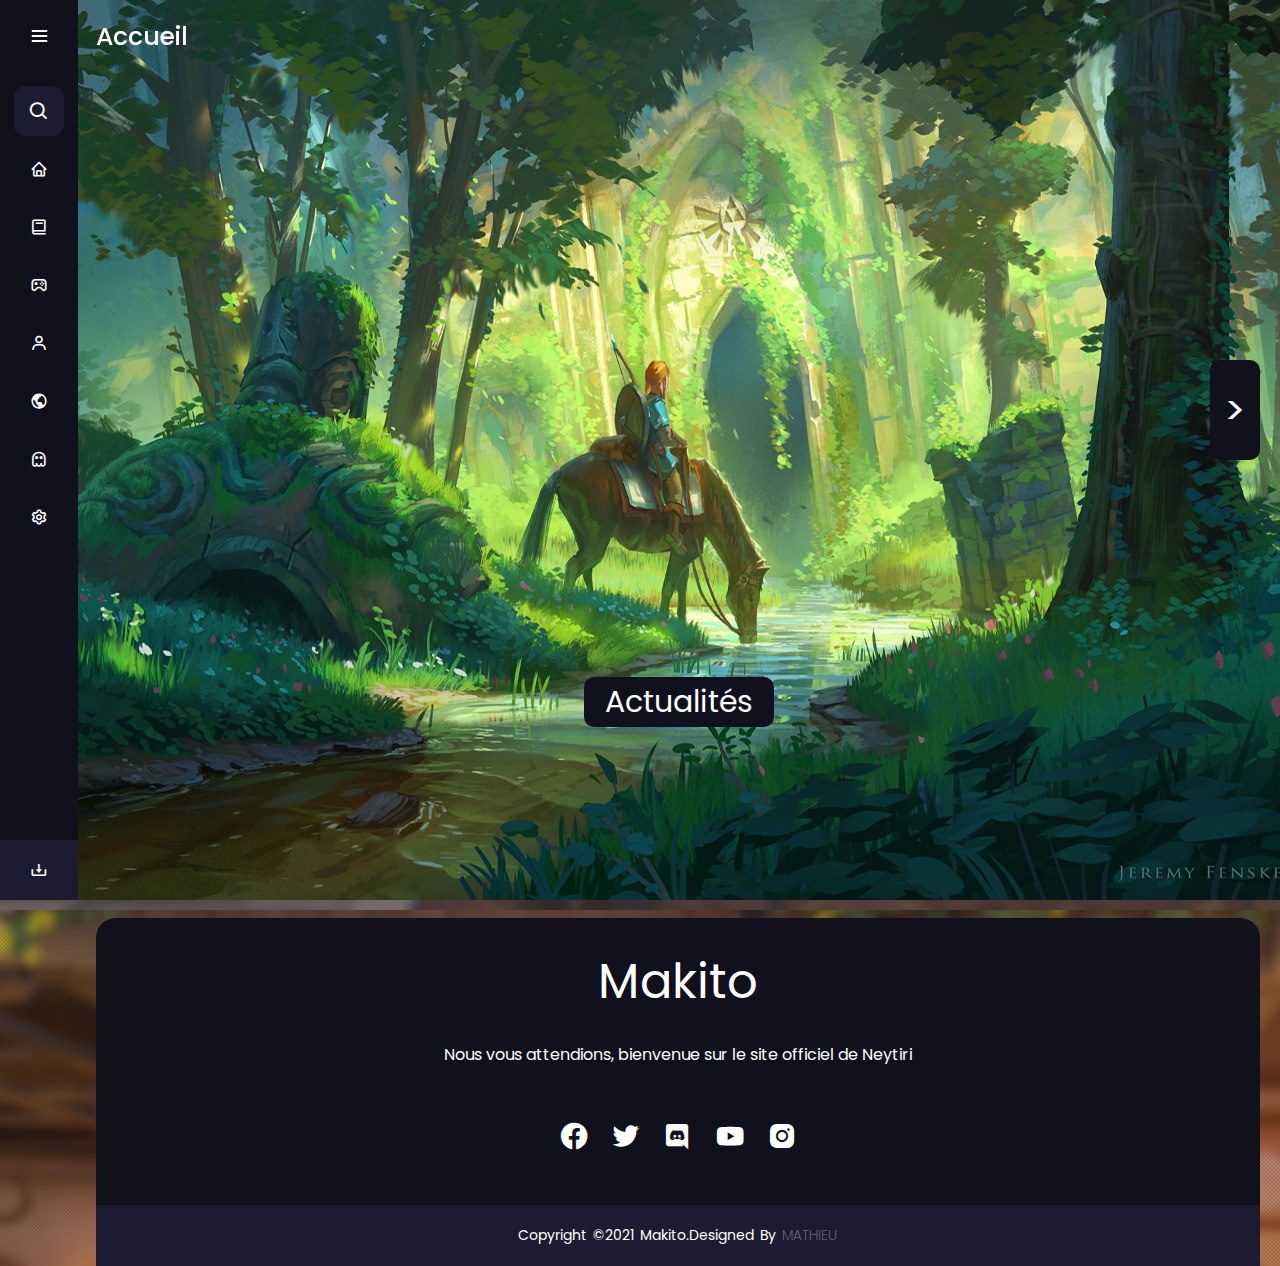
==== index.html @ 45d842de "Add files via upload" ====
<!DOCTYPE html>
<html lang="fr">
<head>
  <meta charset="UTF-8">
  <meta name="viewport" content="width=device-width, initial-scale=1">
  <link rel="shortcut icon" href="Image/logo_N.png" type="images/x-icon"/>
  <title>Neytiri-Accueil</title>
  <link rel="stylesheet" href="styletest.css" id="linkStyle">
  <link rel="stylesheet" href="CSS/index.css">
  <link href='https://unpkg.com/boxicons@2.0.7/css/boxicons.min.css' rel='stylesheet'>
  <link rel="stylesheet" href="CSS/loader.css">   <!--animation de chargement-->
</head>

<body>
	<style>body{background: url(Image/4.jpg)}</style>

<div class="loader">                   <!--animation de chargement  /  z-index = 4-->
	<span class="lettre">C</span>
	<span class="lettre">H</span>
	<span class="lettre">A</span>
	<span class="lettre">R</span>
	<span class="lettre">G</span>
	<span class="lettre">E</span>
	<span class="lettre">M</span>
	<span class="lettre">E</span>
	<span class="lettre">M</span>
	<span class="lettre">T</span>
	<script>
	const loader = document.querySelector('.loader');

	window.addEventListener('load', () => {
		
		loader.classList.add('fondu-out');
		loader.style.display = 'none';
		
	})
	</script>
</div>


<div class="sidebar">                     <!--menu vertical  /  z-index = 3-->
    <div class="logo-details">
		<i class='bx bx-smile icon'></i>
			<div class="logo_name">NEYTIRI</div>
        <i class='bx bx-menu' id="btn" ></i>
    </div>
    <ul class="nav-list">
		<li>
			<i class='bx bx-search' ></i>
			<input type="text" placeholder="Rechercher">
			<span class="tooltip">Rechercher</span>
		</li>
		<li>
			<a href="index.html">
			<i class='bx bx-home'></i>
			<span class="links_name">Accueil</span>
			</a>
			<span class="tooltip">Accueil</span>
		</li>
		<li>
			<a href="manga.html">
			<i class='bx bx-book' ></i>
			<span class="links_name">Manga</span>
			</a>
			<span class="tooltip">Manga</span>
		</li>
		<li>
			<a href="jeu.html">
			<i class='bx bx-joystick' ></i>
			<span class="links_name">Jeu</span>
			</a>
			<span class="tooltip">Jeu</span>
		</li>
		<li>
			<a href="reste.html#personnages">
			<i class='bx bx-user' ></i>
			<span class="links_name">Personnages</span>
			</a>
			<span class="tooltip">Personnages</span>
		</li>
		<li>
			<a href="reste.html#monde">
			<i class='bx bx-world' ></i>
			<span class="links_name">Monde</span>
			</a>
			<span class="tooltip">Monde</span>
		</li>
		<li>
			<a href="reste.html#creatures">
			<i class='bx bx-ghost' ></i>
			<span class="links_name">Créatures</span>
			</a>
			<span class="tooltip">Créatures</span>
		</li>
		<li onclick="toggle();">
			<a href='#'>
			<i class='bx bx-cog' ></i>
			<span class="links_name">Paramètres</span>
			</a>
			<span class="tooltip">Paramètres</span>
		</li>
		<li class="download">
			<div class="download-details">
				<div class="name_job">
					<div class="name">Télécharger</div>
					<div class="job">60 Mo</div>
				</div>
			</div>
			<i class='bx bx-download' id="log_out" ></i>
		</li>
    </ul>
</div>


<section class="home-section">              <!--Contenu a droite du menu  /  z-index = 2-->

	<div class='settings'>                        <!--Pop up paramètre  /  z-index = 3-->
		<ul>
			<li onclick="changeClass();">
				<a href='#' id="micro">
				<i class='bx bx-microphone-off'></i>
				</a>
				<audio id="musique">
					<source src="Musiques/touch.mp3" type="audio/mp3">
				</audio>
			</li>
			<li onclick="ChangeStyle();">
				<a href='#' id="theme">
				<i class='bx bx-toggle-right'></i>
				</a>
			</li>	
		</ul>
	</div>
	

	<img id="background" name="img" src="1.png">
	<input type="button" class="button-next" value=">" OnClick="affiche(i+1)">
	
	<div class="title-page">Accueil</div>
	
	<input type="button" class="button-news" value="Actualités" OnClick="actu()">
	
	<div class="news">
		<div class="news-left">
			<img src='https://th.bing.com/th/id/R.c62e9c8286ba3e33b46a3bf652bbd4cc?rik=Uu85LrVutVHywQ&pid=ImgRaw&r=0'>
		</div>
		<div class="news-right">
			<ul class="news-head">
				<li class="news-head-item">
				Actualités
				</li>
			</ul>
			<ul class="news-list">
				<li>
					<a class="news-item">
						<p class="news-title ellipsis">Deuxième chapitre de l'odyssé de Neytiri disponible</p>
						<p class='news-date'>18/10/2021</p>
					</a>
				</li>
				<li>
					<a class="news-item">
						<p class="news-title ellipsis">Informations sur les produits dérivés du concert hors ligne de Genshin Impact - Partie II</p>
						<p class='news-date'>14/04/2021</p>
					</a>
				</li>
				<li>
					<a class="news-item">
						<p class="news-title ellipsis">Bonne nouvelle un nouveau Jeu vous attend</p>
						<p class='news-date'>20/03/2021</p>
					</a>
				</li>
				<li>
					<a class="news-item">
						<p class="news-title ellipsis">Premier chapitre de l'odyssé de Neytiri disponible</p>
						<p class='news-date'>07/01/2021</p>
					</a>
				</li>
				<li>
					<a class="news-item">
						<p class="news-title ellipsis">Nous vous attendions, bienvenue sur le site officiel de Neytiri</p>
						<p class='news-date'>01/01/2021</p>
					</a>
				</li>
			</ul>
		</div>		
	</div>
	
	
	<footer>                               <!--Footer  /  debut a 800px-->
		<div class='footer-content'>
			<h3>Makito</h3><br>
			<p>Nous vous attendions, bienvenue sur le site officiel de Neytiri</p><br>
			<ul class='socials'>
				<li><a href='#'><i class="bx bxl-facebook-circle"></i></a></li>
				<li><a href='#'><i class="bx bxl-twitter"></i></a></li>
				<li><a href='#'><i class="bx bxl-discord"></i></a></li>
				<li><a href='#'><i class="bx bxl-youtube"></i></a></li>
				<li><a href='#'><i class="bx bxl-instagram-alt"></i></a></li>
			</ul>
		</div>
		<div class="footer-bottom">
		<P>copyright &copy;2021 Makito.designed by <span>mathieu</span></P>
		</div>
		<style>
		footer{top: 100%;}
		</style>
	</footer>
 
	
</section>

<script type="text/javascript" src="Javascript/main.js"></script>

</body>
</html>
---- styletest.css ----
/* Google Font Link */
@import url('https://fonts.googleapis.com/css2?family=Poppins:wght@200;300;400;500;600;700&display=swap');
*{
  margin: 0;
  padding: 0;
  box-sizing: border-box;
  font-family: "Poppins" , sans-serif;
}
ul, li{
	list-style:none;
}
a {
    text-decoration: none;
}

/* Barre de navigation ordinateur*/
.sidebar{
  position: fixed;
  left: 0;
  top: 0;
  height: 100%;
  width: 78px;
  background: #11101D;
  padding: 6px 14px;
  z-index: 3;                    /*sidebar au dessus de tout*/
  transition: all 0.5s ease;
}
.sidebar.open{    /*largeur de la barre de nav déplier */
  width: 250px;
}
.sidebar .logo-details{   /*logo en haut de la barre de nav*/
  height: 60px;
  display: flex;
  align-items: center;
  position: relative;
}
.sidebar .logo-details .icon{
  opacity: 0;
  transition: all 0.5s ease;
}
.sidebar .logo-details .logo_name{
  color: #fff;
  font-size: 20px;
  font-weight: 600;
  opacity: 0;
  transition: all 0.5s ease;
}
.sidebar.open .logo-details .icon,       /* logo en haut de la barre de nav déplier */
.sidebar.open .logo-details .logo_name{
  opacity: 1;
}
.sidebar .logo-details #btn{
  position: absolute;
  top: 50%;
  right: 0;
  transform: translateY(-50%);
  font-size: 22px;
  transition: all 0.4s ease;
  font-size: 23px;
  text-align: center;
  cursor: pointer;
  transition: all 0.5s ease;
}
.sidebar.open .logo-details #btn{
  text-align: right;
}
.sidebar i{        /* lien icon dans la barre de nav */
  color: #fff;
  height: 60px;
  min-width: 50px;
  font-size: 28px;
  text-align: center;
  line-height: 60px;
}
.sidebar .nav-list{
  margin-top: 20px;
  height: 100%;
}
.sidebar li{
  position: relative;
  margin: 8px 0;
}
.sidebar li .tooltip{
  position: absolute;
  top: -20px;
  left: calc(100% + 15px);
  z-index: 3;
  background: #fff;
  box-shadow: 0 5px 10px rgba(0, 0, 0, 0.3);
  padding: 6px 12px;
  border-radius: 4px;
  font-size: 15px;
  font-weight: 400;
  opacity: 0;
  white-space: nowrap;
  pointer-events: none;
  transition: 0s;
}
.sidebar li:hover .tooltip{
  opacity: 1;
  pointer-events: auto;
  transition: all 0.4s ease;
  top: 50%;
  transform: translateY(-50%);
}
.sidebar.open li .tooltip{
  display: none;
}
.sidebar input{          /* bouton rechercher*/
  font-size: 15px;
  color: #FFF;
  font-weight: 400;
  outline: none;
  height: 50px;
  width: 100%;
  width: 50px;
  border: none;
  border-radius: 12px;
  transition: all 0.5s ease;
  background: #1d1b31;
}
.sidebar.open input{
  padding: 0 20px 0 50px;
  width: 100%;
}
.sidebar .bx-search{
  position: absolute;
  top: 50%;
  left: 0;
  transform: translateY(-50%);
  font-size: 22px;
  background: #1d1b31;
  color: #FFF;
}
.sidebar.open .bx-search:hover{
  background: #1d1b31;
  color: #FFF;
}
.sidebar .bx-search:hover{
  background: #FFF;
  color: #11101d;
}
.sidebar li a{    /* lien icon dans la barre de nav */
  display: flex;
  height: 100%;
  width: 100%;
  border-radius: 12px;
  align-items: center;
  transition: all 0.4s ease;
  background: #11101D;
}
.sidebar li a:hover{
  background: #FFF;
}
.sidebar li a .links_name{
  color: #fff;
  font-size: 15px;
  font-weight: 400;
  white-space: nowrap;
  opacity: 0;
  pointer-events: none;
  transition: 0.4s;
}
.sidebar.open li a .links_name{
  opacity: 1;
  pointer-events: auto;
}
.sidebar li a:hover .links_name,
.sidebar li a:hover i{
  transition: all 0.5s ease;
  color: #11101D;
}
.sidebar li i{
  height: 50px;
  line-height: 50px;
  font-size: 18px;
  border-radius: 12px;
}
.sidebar li.download{       /* lien télécharger dans la barre de nav */
  position: fixed;
  height: 60px;
  width: 78px;
  left: 0;
  bottom: -8px;
  padding: 10px 14px;
  background: #1d1b31;
  transition: all 0.5s ease;
  overflow: hidden;
}
.sidebar.open li.download{
  width: 250px;
}
.sidebar li .download-details{
  display: flex;
  align-items: center;
  flex-wrap: nowrap;
}
.sidebar li img{
  height: 45px;
  width: 45px;
  object-fit: cover;
  border-radius: 6px;
  margin-right: 10px;
}
.sidebar li.download .name,
.sidebar li.download .job{
  font-size: 15px;
  font-weight: 400;
  color: #fff;
  white-space: nowrap;
}
.sidebar li.download .job{
  font-size: 12px;
}
.sidebar .download #log_out{
  position: absolute;
  top: 50%;
  right: 0;
  transform: translateY(-50%);
  background: #1d1b31;
  width: 100%;
  height: 60px;
  line-height: 60px;
  border-radius: 0px;
  transition: all 0.5s ease;
}
.sidebar.open .download #log_out{
  width: 50px;
  background: none;
}

/* translation de la zone section au déploiment de la barre nav */
.sidebar.open ~ .home-section{
  left: 250px;
  width: calc(100% - 250px);
}

/* adaptation du menu */
@media (max-width: 420px) {
  .sidebar li .tooltip{
    display: none;
  }
}

/* Section */
.home-section{
	position: relative;
	min-height: 100vh;
	top: 0;
	left: 78px;
	width: calc(100% - 78px);
	transition: all 0.5s ease;
	z-index: 2;
}
.title-page{                       /* définit le titre et son placement dans la zone section */
	display: inline-block;
    font-size: 25px;
    font-weight: 500;
	position: absolute;
	left:0;
	margin: 18px;
	color: #fff;
}
#background{      /* définit l'image de fond de la zone section */
	position:fixed;
	top:0px;
	height:100%;
	width:100%;
}
.button-next {                   /* définit le bouton image suivante */
	top: 40%;
	display: inline-block;
	background-color: #11101d;
	border-radius: 10px;
	border:none;
	color: #fff;
	text-align: center;
	font-size: 40px;
	height: 100px;
	width: 50px;
	cursor: pointer;
	position:absolute;
	right: 20px;
}
.button-next:hover{
	transition: all 0.4s ease;
	background-color: #fff;
	color: #11101d;
}

/* Bouton actualités */
.button-news{
  position: absolute;
  top: 78%;
  left: 50%;
  transform: translate(-50%,-50%);
  background-color: #11101d;
  color: #fff;
  border: none;
  border-radius: 10px 10px;
  font-size: 30px;
  height: 50px;
  width: 190px;
}
.button-news:hover{
  transition: all 0.4s ease;
  background-color: #fff;
  color: #11101d;
}
/* Paramètres (song et theme) */
.settings {
	height: 130px;
	width: 62px;
	background-color: #11101d;
	border-radius: 10px 10px;
	position: absolute;
	top: 482px;
	visibility:hidden;
	left: 10px;
	z-index: 3;
}
.settings li i {
    height: 50px;
	width: 50px;
	line-height: 50px;
	text-align: center;
    border-radius: 12px;
	font-size: 22px;
	background: #11101d;
}
.settings li a:hover , .settings li a:hover i {
    transition: all 0.4s ease;
    color: #11101d;
	background-color: #fff;
}
.settings .bx-microphone{
  position: absolute;
  top: 8%;
  left: 10%;
  color: #FFF;
}
.settings .bx-toggle-right{
  position: absolute;
  top: 53%;
  left: 10%;
  color: #FFF;
}
.settings .bx-microphone-off{
  position: absolute;
  top: 8%;
  left: 10%;
  color: #FFF;
}
.settings .bx-toggle-left{
  position: absolute;
  top: 53%;
  left: 10%;
  color: #FFF;
}
.settings.active{
	visibility:visible;
	opacity:1;
}

 /*footer*/
footer {
  padding-top: 40px;
  border-radius: 20px 20px 0px 0px;
  margin: 1.5%;
  position: absolute;
  height: auto;
  width: 96.8%;
  background-color: #11101d;
  color: #fff;
}
.footer-content {
	align-items: center;
	justify-content: center;
	text-align: center;
}
.footer-content h3 {
	font-size: 3rem;
	font-weight: 400;
	text-transform: capitalize;
	line-height: 3rem;
}
.footer-content p {
	max-width: 500px;
	margin: 10px auto;
	line-height: 28px;
	font-size: 16px;
}
.socials{
	display: flex;
	align-items: center;
	justify-content: center;
	margin: 1rem 0 3rem 0;
	
}
.socials li{
	margin: 0 10px;	
}
.socials a{
	color: #fff;
}
.socials a i{
	font-size: 2rem;
	transition: color 0.4s ease;
}
.socials a:hover i{
	color: aqua;
}
.footer-bottom {
	background: #1d1b31;
	width: 100%;
	padding: 20px 0;
	text-align: center;
}
.footer-bottom p {
	font-size: 14px;
	word-spacing: 2px;
	text-transform: capitalize;
}
.footer-bottom span {
	text-transform: uppercase;
	opacity: .4;
	font-weight: 200;
}

/*la scrollbar*/
 ::-webkit-scrollbar {  /*permet de modifier le style de la scrollbar*/
    width: 6px;  /*definit la longeur (l'epaisseur) de la scrollbar*/
 }
 ::-webkit-scrollbar-thumb {
    background: #1d1b31;  /*definit la couleur du fond*/
    border-radius: 5px;  /*definit la taille de l'arrondissement des coins*/
}
---- CSS/index.css ----
/* Google Font Link */
@import url('https://fonts.googleapis.com/css2?family=Poppins:wght@200;300;400;500;600;700&display=swap');
*{
  margin: 0;
  padding: 0;
  box-sizing: border-box;
  font-family: "Poppins" , sans-serif;
}

/* Actualité*/
.news{
	position:absolute;
	top: 45%;
	left: 50%;
	transform: translate(-50%,-50%);
	padding: 2.5vw;
    width: 75%;
	height: 55%;
	display: flex;
	flex-wrap: wrap;
	justify-content: center;
    background: url('https://genshin.mihoyo.com/_nuxt/img/29770c4.jpg');
	border-radius: 15px;
	visibility: hidden;
}
.news.active{
	visibility: visible;
	opacity: 1;
}
.news-right, .news-left {
	width: 50%;
	height: 100%;
	min-width: 450px;
    background: rgba(38,18,12,0.62);
}
.news-left img{
    width: 100%;
	height: 100%;
}
.news-list {
    display: flex;
    margin: 35px auto 0;
}
.news ul {
    display: block;
    margin-block-start: 1em;
    margin-block-end: 1em;
    margin-inline-start: 0px;
    margin-inline-end: 0px;
    padding-inline-start: 2vw;
}
.news-head-item {
    color: #ffd49f;
    position: relative;
    font-size: 150%;
    cursor: pointer;
}
.news-head-item::after {
    position: absolute;
    left: 0;
    bottom: -3px;
    display: block;
    content: '';
    width: 93%;
    height: 3px;
    background: rgba(255,255,255,0.08);
}
.news-list {
    width: 112%;
    margin: 0 auto;
}
.news-item {
    position: relative;
    display: flex;
    align-items: center;
    width: 82%;
    height: 50px;
    border-bottom: 2px solid rgba(255,255,255,0.08);
    box-sizing: content-box;
    font-size: 110%;
    color: #fff;
}
.news-title {
    width: 140%;
    height: 20px;
    line-height: 20px;
    padding-left: 11px;
}
.ellipsis {
    overflow: hidden;
    text-overflow: ellipsis;
    white-space: nowrap;
}
.news-date {
    position: relative;
    right: 0px;
    color: rgba(255,255,255,0.35);
    font-size: 14px;
    height: 50px;
    line-height: 50px;
}
@media (max-width: 1200px) {
	.news{
		height: auto;
	}
	.news-right, .news-left{
		flex-grow: 1;
	}
	.button-news{
		top: 92%;
	}
}
@media (max-width: 650) {
	.news{
		width: auto;
	}
	.news-right, .news-left{
		width: 75%;
	}
}
---- CSS/loader.css ----
.loader {
  position:absolute;
  position : fixed ;
  width:100%;
  height:100%;
  background:#11101d;
  display:flex;
  justify-content:center;
  align-items:center;
  z-index: 5;
}


@media (min-width: 900px){
	.lettre {
	  color:#484848;
	  font-size:80px;
	  letter-spacing:15px;
	  margin-bottom:150px;
	  animation:flash 1.2s linear infinite;
	}
}

@media (max-width: 900px){
	.lettre {
	  color:#484848;
	  font-size:30px;
	  letter-spacing:5px;
	  margin-bottom:150px;
	  animation:flash 1.2s linear infinite;
	}
}


@keyframes flash {
  0% {
	color:#ffffff;
	text-shadow:0 0 7px #009fff;
  }
  90% {
    color:#484848;
	text-shadow:none;
  }
  100% {
    color:#ffffff;
	text-shadow:0 0 7px #009fff;
  }
}

.lettre:nth-child(1){
	animation-delay:0.1s;
}
.lettre:nth-child(2){
	animation-delay:0.2s;
}
.lettre:nth-child(3){
	animation-delay:0.3s;
}
.lettre:nth-child(4){
	animation-delay:0.4s;
}
.lettre:nth-child(5){
	animation-delay:0.5s;
}
.lettre:nth-child(6){
	animation-delay:0.6s;
}
.lettre:nth-child(7){
	animation-delay:0.7s;
}
.lettre:nth-child(8){
	animation-delay:0.8s;
}
.lettre:nth-child(9){
	animation-delay:0.9s;
}
.lettre:nth-child(10){
	animation-delay:1s;
}

.fondu-out{
	opacity:0;
	transition:opacity 0.4s ease-out;
}
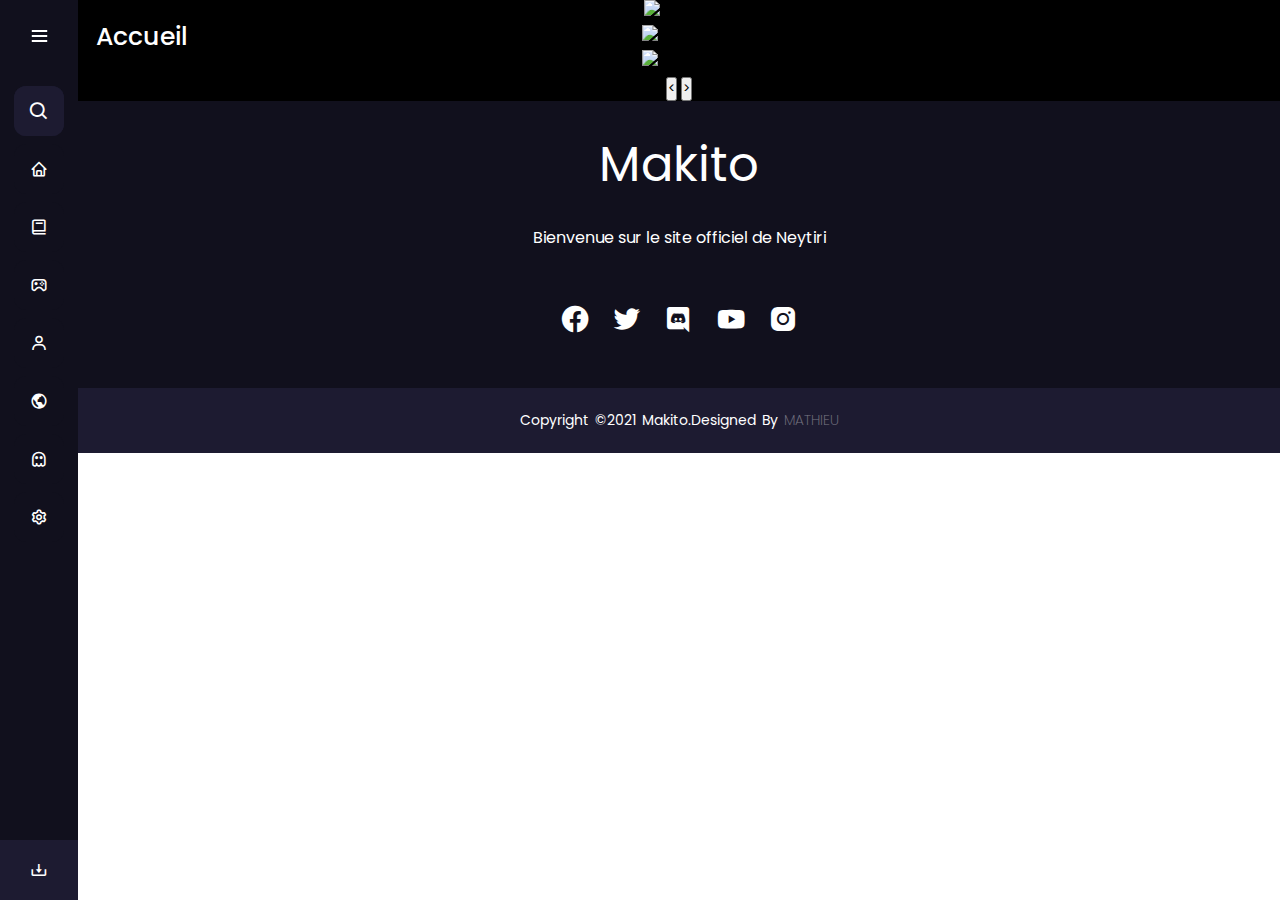
==== commit 11f3faa0: "Add files via upload" ====
--- a/index.html
+++ b/index.html
@@ -8,11 +8,9 @@
   <link rel="stylesheet" href="styletest.css" id="linkStyle">
   <link rel="stylesheet" href="CSS/index.css">
   <link href='https://unpkg.com/boxicons@2.0.7/css/boxicons.min.css' rel='stylesheet'>
-  <link rel="stylesheet" href="CSS/loader.css">   <!--animation de chargement-->
+  <link rel="stylesheet" href="loader.css">   <!--animation de chargement-->
 </head>
-
 <body>
-	<style>body{background: url(Image/4.jpg)}</style>
 
 <div class="loader">                   <!--animation de chargement  /  z-index = 4-->
 	<span class="lettre">C</span>
@@ -37,7 +35,6 @@
 	</script>
 </div>
 
-
 <div class="sidebar">                     <!--menu vertical  /  z-index = 3-->
     <div class="logo-details">
 		<i class='bx bx-smile icon'></i>
@@ -110,9 +107,7 @@
 		</li>
     </ul>
 </div>
-
-
-<section class="home-section">              <!--Contenu a droite du menu  /  z-index = 2-->
+             <!--Contenu a droite du menu  /  z-index = 2-->
 
 	<div class='settings'>                        <!--Pop up paramètre  /  z-index = 3-->
 		<ul>
@@ -121,7 +116,7 @@
 				<i class='bx bx-microphone-off'></i>
 				</a>
 				<audio id="musique">
-					<source src="Musiques/touch.mp3" type="audio/mp3">
+					<source src="touch.mp3" type="audio/mp3">
 				</audio>
 			</li>
 			<li onclick="ChangeStyle();">
@@ -132,64 +127,91 @@
 		</ul>
 	</div>
 	
-
-	<img id="background" name="img" src="1.png">
-	<input type="button" class="button-next" value=">" OnClick="affiche(i+1)">
+<section>
+
+	<main>
+		<div class='diapo' data-speed="10000" data-transition="500">
+		
+			<div class='elements'>
+				<div class='element'>
+					<img src="Images/1.png" alt='Image1'>
+				</div>
+				<div class='element'>
+					<img src="Images/2.png" alt='Image2'>
+				</div>
+				<div class='element'>
+					<img src="Images/3.png" alt='Image3'>
+				</div>
+			</div>
+			<!--Flèches-->
+			<input type="button" id='nav-gauche' value="<">
+			<input type="button" id='nav-droite' value=">">
+		</div>
+	</main>
 	
 	<div class="title-page">Accueil</div>
-	
-	<input type="button" class="button-news" value="Actualités" OnClick="actu()">
-	
-	<div class="news">
-		<div class="news-left">
-			<img src='https://th.bing.com/th/id/R.c62e9c8286ba3e33b46a3bf652bbd4cc?rik=Uu85LrVutVHywQ&pid=ImgRaw&r=0'>
-		</div>
-		<div class="news-right">
-			<ul class="news-head">
-				<li class="news-head-item">
-				Actualités
-				</li>
-			</ul>
-			<ul class="news-list">
-				<li>
-					<a class="news-item">
-						<p class="news-title ellipsis">Deuxième chapitre de l'odyssé de Neytiri disponible</p>
-						<p class='news-date'>18/10/2021</p>
-					</a>
-				</li>
-				<li>
-					<a class="news-item">
-						<p class="news-title ellipsis">Informations sur les produits dérivés du concert hors ligne de Genshin Impact - Partie II</p>
-						<p class='news-date'>14/04/2021</p>
-					</a>
-				</li>
-				<li>
-					<a class="news-item">
-						<p class="news-title ellipsis">Bonne nouvelle un nouveau Jeu vous attend</p>
-						<p class='news-date'>20/03/2021</p>
-					</a>
-				</li>
-				<li>
-					<a class="news-item">
-						<p class="news-title ellipsis">Premier chapitre de l'odyssé de Neytiri disponible</p>
-						<p class='news-date'>07/01/2021</p>
-					</a>
-				</li>
-				<li>
-					<a class="news-item">
-						<p class="news-title ellipsis">Nous vous attendions, bienvenue sur le site officiel de Neytiri</p>
-						<p class='news-date'>01/01/2021</p>
-					</a>
-				</li>
-			</ul>
-		</div>		
+
+	<div class='secondary'>
+		<div class="news">
+			<div class="news-left">
+				<main>
+					<div class='diapo' data-speed="10000" data-transition="500">
+					
+						<div class='elements'>
+							<div class='element'>
+								<img src="Images/Fu_Hua.png" alt='Fu_Hua'>
+							</div>
+						</div>
+					</div>
+				</main>
+			</div>
+			<div class="news-right">
+				<ul class="news-head">
+					<li class="news-head-item">
+					Actualités
+					</li>
+				</ul>
+				<ul class="news-list">
+					<li>
+						<a class="news-item">
+							<p class="news-title ellipsis">Deuxième chapitre de l'odyssé de Neytiri disponible</p>
+							<p class='news-date'>18/10/2021</p>
+						</a>
+					</li>
+					<li>
+						<a class="news-item">
+							<p class="news-title ellipsis">Informations sur les produits dérivés du concert hors ligne de Genshin Impact - Partie II</p>
+							<p class='news-date'>14/04/2021</p>
+						</a>
+					</li>
+					<li>
+						<a class="news-item">
+							<p class="news-title ellipsis">Bonne nouvelle un nouveau Jeu vous attend</p>
+							<p class='news-date'>20/03/2021</p>
+						</a>
+					</li>
+					<li>
+						<a class="news-item">
+							<p class="news-title ellipsis">Premier chapitre de l'odyssé de Neytiri disponible</p>
+							<p class='news-date'>07/01/2021</p>
+						</a>
+					</li>
+					<li>
+						<a class="news-item">
+							<p class="news-title ellipsis">Nous vous attendions, bienvenue sur le site officiel de Neytiri</p>
+							<p class='news-date'>01/01/2021</p>
+						</a>
+					</li>
+				</ul>
+			</div>		
+		</div>
 	</div>
-	
-	
-	<footer>                               <!--Footer  /  debut a 800px-->
+
+
+	<footer>              	<!--Footer /  debut a 800px-->
 		<div class='footer-content'>
 			<h3>Makito</h3><br>
-			<p>Nous vous attendions, bienvenue sur le site officiel de Neytiri</p><br>
+			<p>Bienvenue sur le site officiel de Neytiri</p><br>
 			<ul class='socials'>
 				<li><a href='#'><i class="bx bxl-facebook-circle"></i></a></li>
 				<li><a href='#'><i class="bx bxl-twitter"></i></a></li>
@@ -201,15 +223,11 @@
 		<div class="footer-bottom">
 		<P>copyright &copy;2021 Makito.designed by <span>mathieu</span></P>
 		</div>
-		<style>
-		footer{top: 100%;}
-		</style>
 	</footer>
- 
-	
+
 </section>
 
-<script type="text/javascript" src="Javascript/main.js"></script>
+<script type="text/javascript" src="main.js" defer></script>
 
 </body>
 </html>--- a/styletest.css
+++ b/styletest.css
@@ -1,5 +1,3 @@
-/* Google Font Link */
-@import url('https://fonts.googleapis.com/css2?family=Poppins:wght@200;300;400;500;600;700&display=swap');
 *{
   margin: 0;
   padding: 0;
@@ -230,7 +228,7 @@
 }
 
 /* translation de la zone section au déploiment de la barre nav */
-.sidebar.open ~ .home-section{
+.sidebar.open ~ section{
   left: 250px;
   width: calc(100% - 250px);
 }
@@ -243,70 +241,31 @@
 }
 
 /* Section */
-.home-section{
-	position: relative;
-	min-height: 100vh;
-	top: 0;
-	left: 78px;
-	width: calc(100% - 78px);
-	transition: all 0.5s ease;
-	z-index: 2;
+section {
+  transition: all 0.5s ease;
+  position: relative;
+  left: 78px;
+  width: calc(100% - 78px);
+  align-items: center;
+  justify-content: center;
+  text-align: center;
+  background-size: cover;
+  background-repeat: no-repeat;
+  background-attachment: fixed;
+  background: black;
+  z-index: 2;
 }
 .title-page{                       /* définit le titre et son placement dans la zone section */
 	display: inline-block;
-    font-size: 25px;
+    font-size: 25px /*2.5vw*/;
     font-weight: 500;
 	position: absolute;
+	top:0;
 	left:0;
 	margin: 18px;
 	color: #fff;
 }
-#background{      /* définit l'image de fond de la zone section */
-	position:fixed;
-	top:0px;
-	height:100%;
-	width:100%;
-}
-.button-next {                   /* définit le bouton image suivante */
-	top: 40%;
-	display: inline-block;
-	background-color: #11101d;
-	border-radius: 10px;
-	border:none;
-	color: #fff;
-	text-align: center;
-	font-size: 40px;
-	height: 100px;
-	width: 50px;
-	cursor: pointer;
-	position:absolute;
-	right: 20px;
-}
-.button-next:hover{
-	transition: all 0.4s ease;
-	background-color: #fff;
-	color: #11101d;
-}
-
-/* Bouton actualités */
-.button-news{
-  position: absolute;
-  top: 78%;
-  left: 50%;
-  transform: translate(-50%,-50%);
-  background-color: #11101d;
-  color: #fff;
-  border: none;
-  border-radius: 10px 10px;
-  font-size: 30px;
-  height: 50px;
-  width: 190px;
-}
-.button-news:hover{
-  transition: all 0.4s ease;
-  background-color: #fff;
-  color: #11101d;
-}
+
 /* Paramètres (song et theme) */
 .settings {
 	height: 130px;
@@ -316,7 +275,7 @@
 	position: absolute;
 	top: 482px;
 	visibility:hidden;
-	left: 10px;
+	left: 88px;
 	z-index: 3;
 }
 .settings li i {
@@ -362,14 +321,11 @@
 	opacity:1;
 }
 
- /*footer*/
+/* footer */
 footer {
   padding-top: 40px;
-  border-radius: 20px 20px 0px 0px;
-  margin: 1.5%;
-  position: absolute;
   height: auto;
-  width: 96.8%;
+  width: 100%;
   background-color: #11101d;
   color: #fff;
 }
@@ -413,7 +369,7 @@
 .footer-bottom {
 	background: #1d1b31;
 	width: 100%;
-	padding: 20px 0;
+	padding: 22px 0;
 	text-align: center;
 }
 .footer-bottom p {
@@ -426,6 +382,7 @@
 	opacity: .4;
 	font-weight: 200;
 }
+
 
 /*la scrollbar*/
  ::-webkit-scrollbar {  /*permet de modifier le style de la scrollbar*/
@@ -433,5 +390,4 @@
  }
  ::-webkit-scrollbar-thumb {
     background: #1d1b31;  /*definit la couleur du fond*/
-    border-radius: 5px;  /*definit la taille de l'arrondissement des coins*/
 }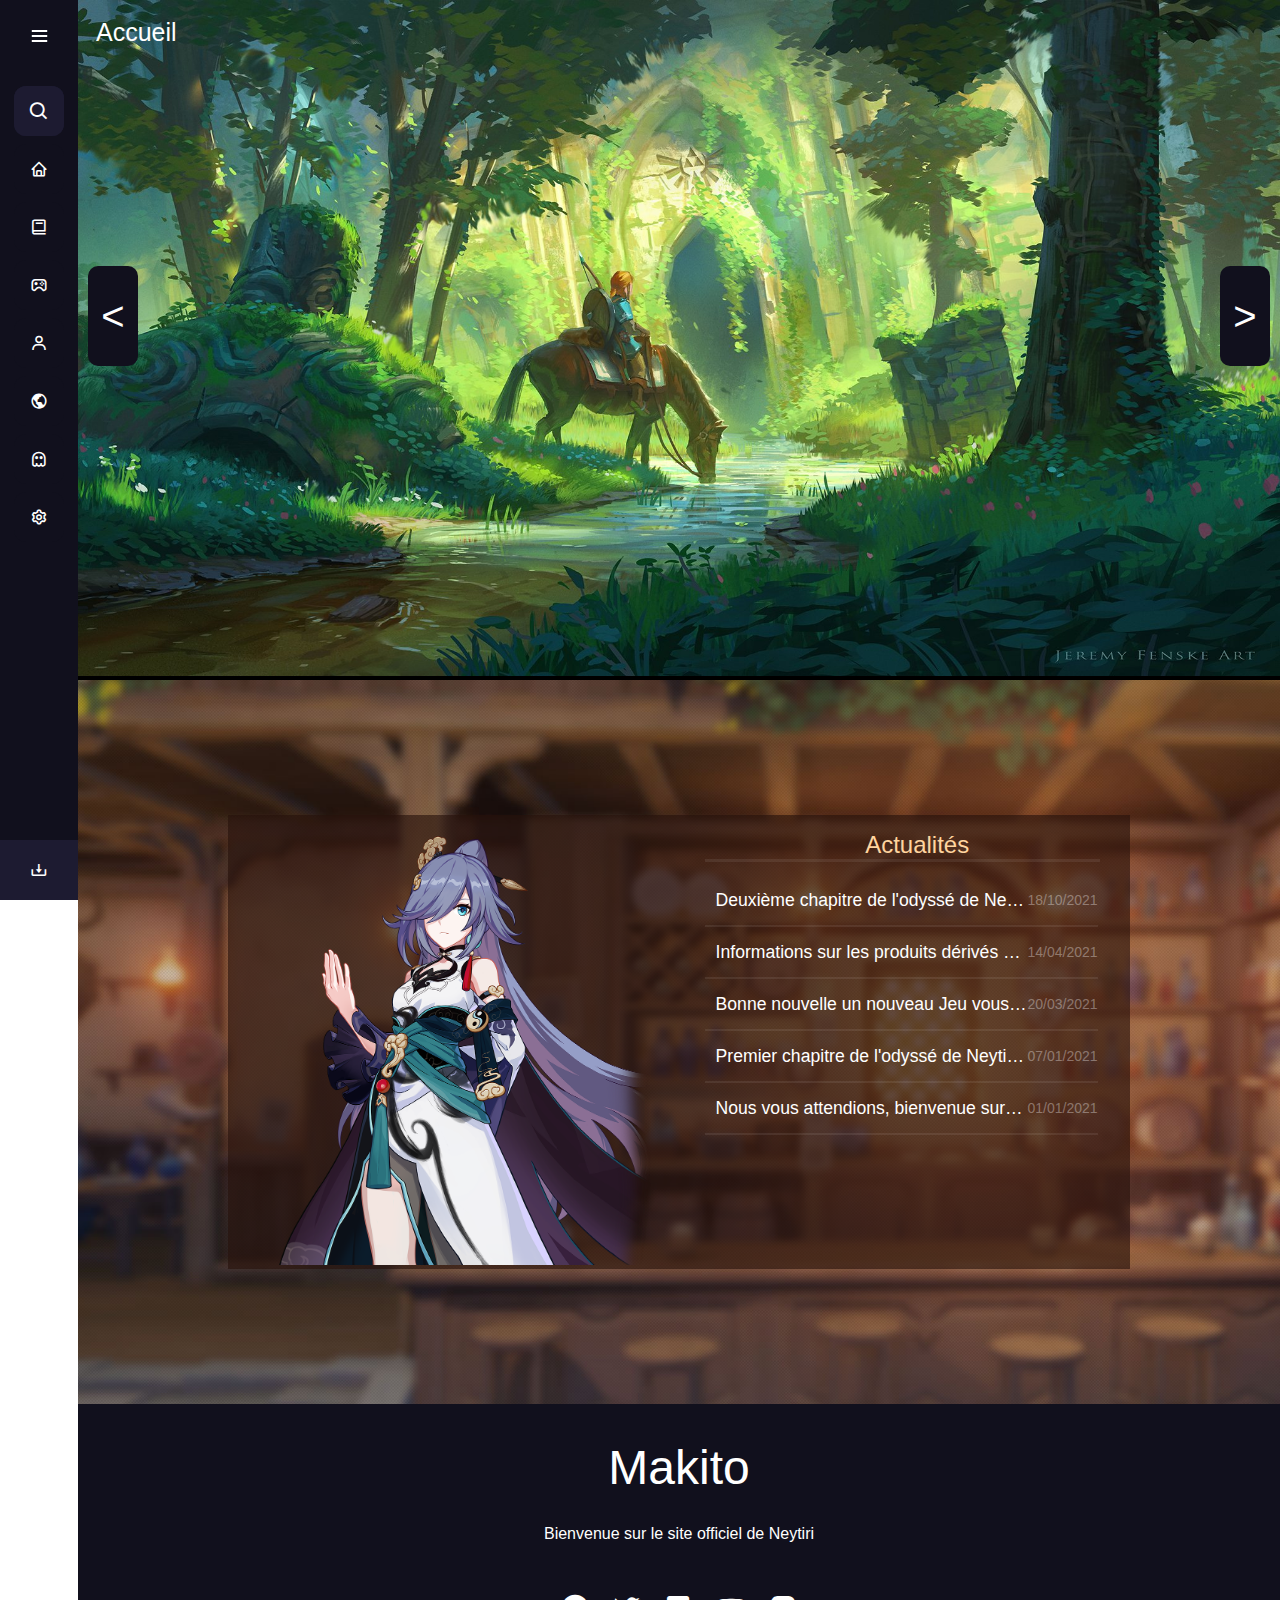
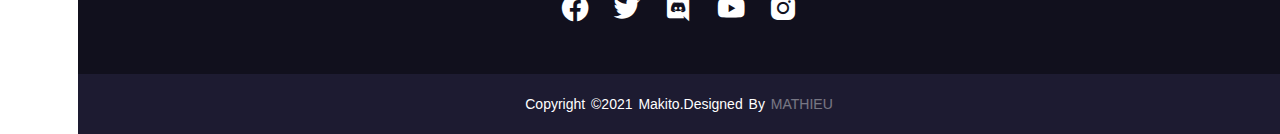
==== commit ef31fe06: "Add files via upload" ====
--- a/index.html
+++ b/index.html
@@ -134,13 +134,13 @@
 		
 			<div class='elements'>
 				<div class='element'>
-					<img src="Images/1.png" alt='Image1'>
+					<img src="Image/1.png" alt='Image1'>
 				</div>
 				<div class='element'>
-					<img src="Images/2.png" alt='Image2'>
+					<img src="Image/2.png" alt='Image2'>
 				</div>
 				<div class='element'>
-					<img src="Images/3.png" alt='Image3'>
+					<img src="Image/3.png" alt='Image3'>
 				</div>
 			</div>
 			<!--Flèches-->
@@ -159,7 +159,7 @@
 					
 						<div class='elements'>
 							<div class='element'>
-								<img src="Images/Fu_Hua.png" alt='Fu_Hua'>
+								<img src="Image/Fu_Hua.png" alt='Fu_Hua'>
 							</div>
 						</div>
 					</div>
--- a/CSS/index.css
+++ b/CSS/index.css
@@ -1,41 +1,76 @@
-/* Google Font Link */
-@import url('https://fonts.googleapis.com/css2?family=Poppins:wght@200;300;400;500;600;700&display=swap');
-*{
-  margin: 0;
-  padding: 0;
-  box-sizing: border-box;
-  font-family: "Poppins" , sans-serif;
+/* Diaporama */
+main{
+	width: 100%;
+}
+.diapo{
+	overflow: hidden;
+	position: relative;
+}
+.elements{
+	display: flex;
+}
+.element{
+	flex: 1 0 100%;
+	width: 100%;
+	height: 100%;
+}
+.element > img{
+	width: 100%;
+	min-height: 50vh;
+	background-size: cover;
+}
+#nav-gauche, #nav-droite{
+	margin: 10px;
+	position: absolute;
+	top: 45%;
+	transform: translateY(-50%);
+	background-color: #11101d;
+	border-radius: 10px;
+	border:none;
+	color: #fff;
+	text-align: center;
+	font-size: 40px;      /*font-size: 2rem;*/
+	height: 100px;
+	width: 50px;
+	cursor: pointer;
+}
+#nav-droite{
+	right: 0%;
+}
+#nav-gauche{
+	left: 0%;
+}
+#nav-gauche:hover, #nav-droite:hover{
+	transition: all 0.4s ease;
+	background-color: #fff;
+	color: #11101d;
 }
 
-/* Actualité*/
+/* Actualité */
+.secondary{
+	justify-content: center;
+	background-image: url(../Image/4.jpg);
+	background-size: cover;
+	width: 100%;
+	padding: 15vh 0;
+}
 .news{
-	position:absolute;
-	top: 45%;
-	left: 50%;
-	transform: translate(-50%,-50%);
-	padding: 2.5vw;
+	margin-left: 12.5%;
     width: 75%;
 	height: 55%;
 	display: flex;
 	flex-wrap: wrap;
 	justify-content: center;
-    background: url('https://genshin.mihoyo.com/_nuxt/img/29770c4.jpg');
-	border-radius: 15px;
-	visibility: hidden;
-}
-.news.active{
-	visibility: visible;
-	opacity: 1;
+    background: rgba(38,18,12,0.62);
 }
 .news-right, .news-left {
 	width: 50%;
 	height: 100%;
 	min-width: 450px;
-    background: rgba(38,18,12,0.62);
 }
 .news-left img{
     width: 100%;
-	height: 100%;
+	height: 434px;
 }
 .news-list {
     display: flex;
@@ -100,8 +135,14 @@
     line-height: 50px;
 }
 @media (max-width: 1200px) {
+	.secondary{
+	padding: 0;
+	}
 	.news{
 		height: auto;
+		margin-left: 0;
+		padding: 0;
+		width: 100%;
 	}
 	.news-right, .news-left{
 		flex-grow: 1;
